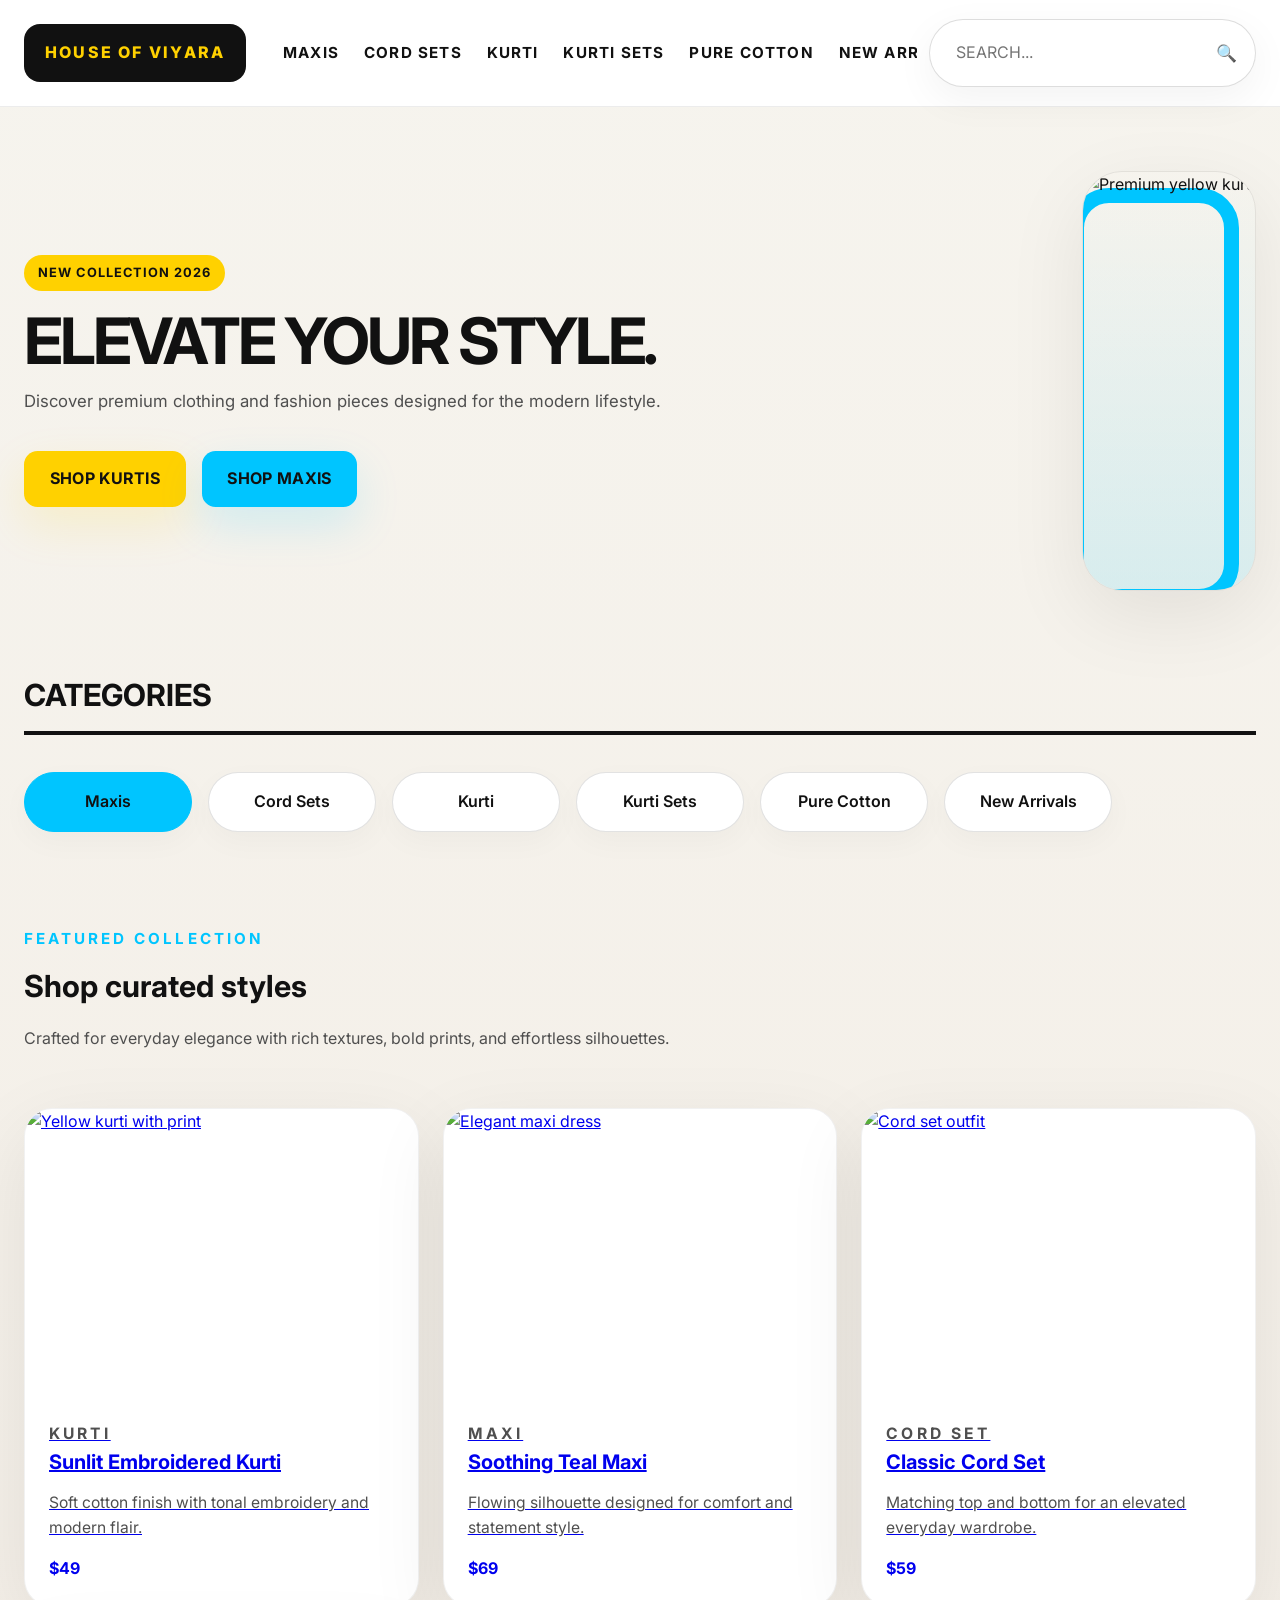
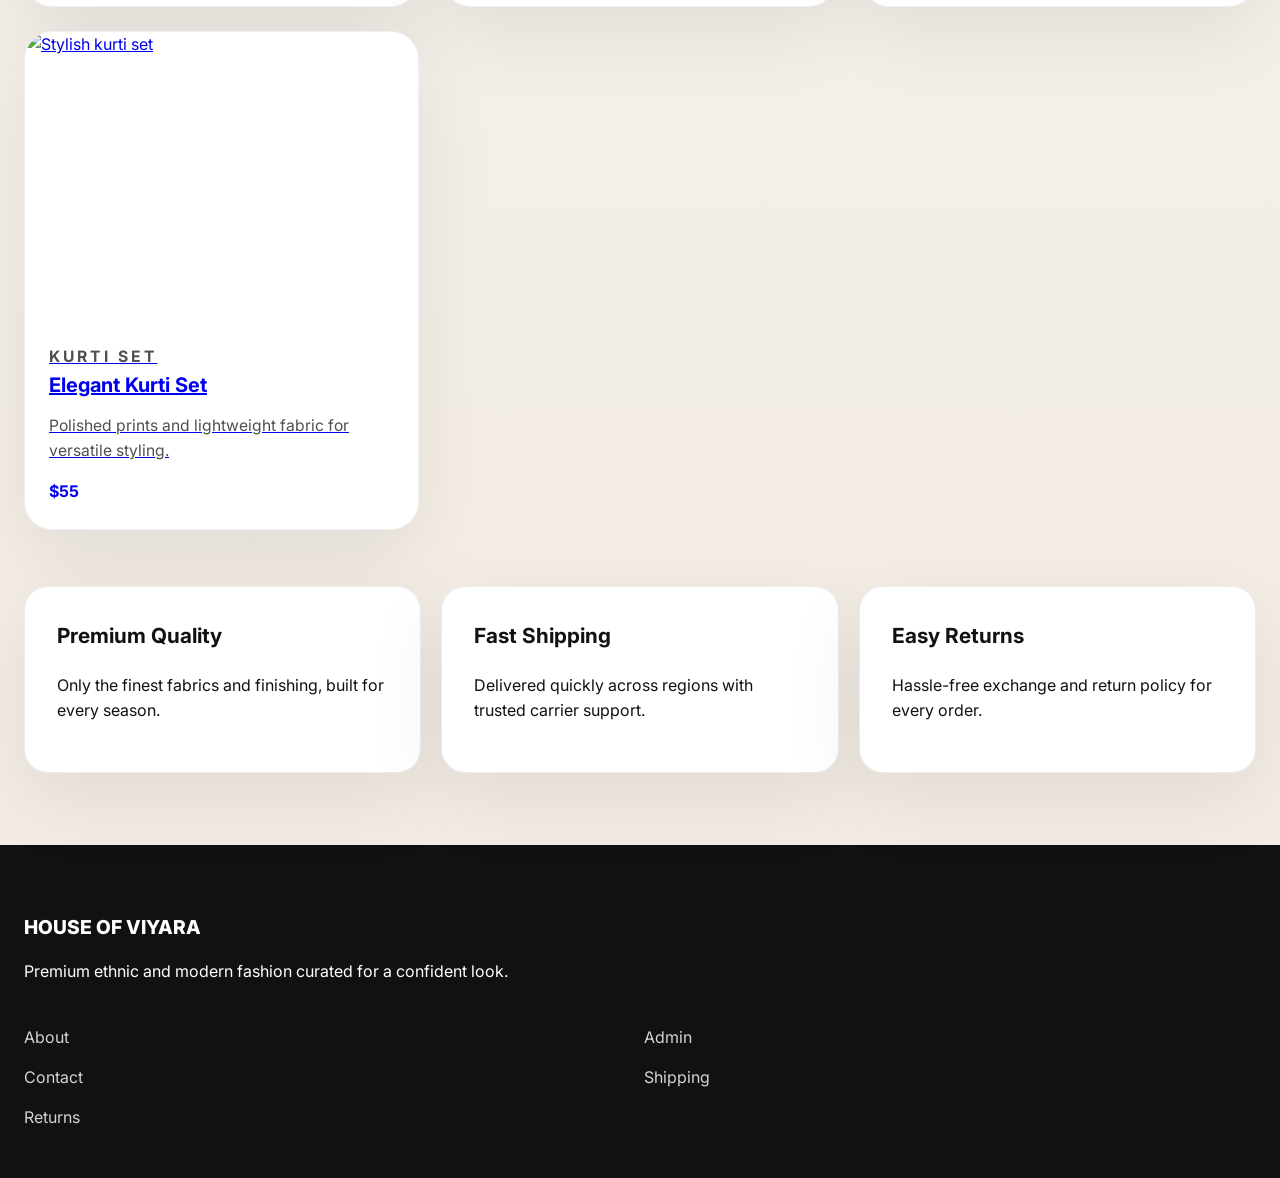
==== index.html @ 38f11644 "Initial commit for House of Viyara static catalogue site" ====
<!DOCTYPE html>
<html lang="en">
<head>
  <meta charset="UTF-8" />
  <meta name="viewport" content="width=device-width, initial-scale=1.0" />
  <title>House Of Viyara | Premium Clothing</title>
  <link rel="preconnect" href="https://fonts.googleapis.com" />
  <link rel="preconnect" href="https://fonts.gstatic.com" crossorigin />
  <link href="https://fonts.googleapis.com/css2?family=Inter:wght@400;500;600;700;800;900&display=swap" rel="stylesheet" />
  <link rel="stylesheet" href="styles.css" />
</head>
<body>
  <header class="site-header">
    <div class="container header-inner">
      <a href="index.html" class="logo">HOUSE OF VIYARA</a>
      <button class="nav-toggle" aria-label="Toggle navigation">
        <span></span>
        <span></span>
        <span></span>
      </button>
      <div class="nav-group">
        <nav class="main-nav" aria-label="Primary navigation">
          <a href="maxis.html">MAXIS</a>
          <a href="cordsets.html">CORD SETS</a>
          <a href="kurti.html">KURTI</a>
          <a href="kurti-sets.html">KURTI SETS</a>
          <a href="pure-cotton.html">PURE COTTON</a>
          <a href="new-arrivals.html">NEW ARRIVALS</a>
        </nav>
        <form class="search-box" action="#" role="search">
          <input type="search" placeholder="SEARCH..." aria-label="Search products" />
          <button type="submit" aria-label="Search">🔍</button>
        </form>
      </div>
    </div>
  </header>

  <main>
    <section class="hero">
      <div class="container hero-grid">
        <div class="hero-content">
          <span class="eyebrow">NEW COLLECTION 2026</span>
          <h1>ELEVATE YOUR STYLE.</h1>
          <p>Discover premium clothing and fashion pieces designed for the modern lifestyle.</p>
          <div class="hero-actions">
            <a href="#kurti" class="btn btn-primary">SHOP KURTIS</a>
            <a href="#maxis" class="btn btn-secondary">SHOP MAXIS</a>
          </div>
        </div>
        <div class="hero-media">
          <div class="hero-card">
            <img src="https://images.unsplash.com/photo-1521334884684-d80222895322?auto=format&fit=crop&w=900&q=80" alt="Premium yellow kurti" />
          </div>
        </div>
      </div>
    </section>

    <section class="categories" id="categories">
      <div class="container section-head">
        <h2>CATEGORIES</h2>
        <div class="category-list">
          <a href="maxis.html" class="category-pill active">Maxis</a>
          <a href="cordsets.html" class="category-pill">Cord Sets</a>
          <a href="kurti.html" class="category-pill">Kurti</a>
          <a href="kurti-sets.html" class="category-pill">Kurti Sets</a>
          <a href="pure-cotton.html" class="category-pill">Pure Cotton</a>
          <a href="new-arrivals.html" class="category-pill">New Arrivals</a>
        </div>
      </div>
    </section>

    <section class="product-collections" id="maxis">
      <div class="container section-head">
        <div>
          <p class="section-label">Featured Collection</p>
          <h2>Shop curated styles</h2>
          <p class="section-copy">Crafted for everyday elegance with rich textures, bold prints, and effortless silhouettes.</p>
        </div>
      </div>
      <div class="container product-grid">
        <a href="product-sunlit-embroidered-kurti.html" class="product-card">
          <img src="https://images.unsplash.com/photo-1512436991641-6745cdb1723f?auto=format&fit=crop&w=700&q=80" alt="Yellow kurti with print" />
          <div class="product-info">
            <p class="product-category">KURTI</p>
            <h3>Sunlit Embroidered Kurti</h3>
            <p>Soft cotton finish with tonal embroidery and modern flair.</p>
            <span class="price">$49</span>
          </div>
        </a>
        <a href="product-soothing-teal-maxi.html" class="product-card">
          <img src="https://images.unsplash.com/photo-1520975913794-5f57b9d6d1c4?auto=format&fit=crop&w=700&q=80" alt="Elegant maxi dress" />
          <div class="product-info">
            <p class="product-category">MAXI</p>
            <h3>Soothing Teal Maxi</h3>
            <p>Flowing silhouette designed for comfort and statement style.</p>
            <span class="price">$69</span>
          </div>
        </a>
        <a href="product-classic-cord-set.html" class="product-card">
          <img src="https://images.unsplash.com/photo-1475187782752-6f6b1b74a63f?auto=format&fit=crop&w=700&q=80" alt="Cord set outfit" />
          <div class="product-info">
            <p class="product-category">CORD SET</p>
            <h3>Classic Cord Set</h3>
            <p>Matching top and bottom for an elevated everyday wardrobe.</p>
            <span class="price">$59</span>
          </div>
        </a>
        <a href="product-elegant-kurti-set.html" class="product-card">
          <img src="https://images.unsplash.com/photo-1533077167119-4a83a568f0e9?auto=format&fit=crop&w=700&q=80" alt="Stylish kurti set" />
          <div class="product-info">
            <p class="product-category">KURTI SET</p>
            <h3>Elegant Kurti Set</h3>
            <p>Polished prints and lightweight fabric for versatile styling.</p>
            <span class="price">$55</span>
          </div>
        </a>
      </div>
    </section>

    <section class="features">
      <div class="container features-grid">
        <div class="feature-block">
          <h3>Premium Quality</h3>
          <p>Only the finest fabrics and finishing, built for every season.</p>
        </div>
        <div class="feature-block">
          <h3>Fast Shipping</h3>
          <p>Delivered quickly across regions with trusted carrier support.</p>
        </div>
        <div class="feature-block">
          <h3>Easy Returns</h3>
          <p>Hassle-free exchange and return policy for every order.</p>
        </div>
      </div>
    </section>
  </main>

  <footer class="site-footer">
    <div class="container footer-grid">
      <div>
        <p class="footer-logo">HOUSE OF VIYARA</p>
        <p>Premium ethnic and modern fashion curated for a confident look.</p>
      </div>
      <div class="footer-links">
        <a href="#">About</a>        <a href="admin.html">Admin</a>        <a href="#">Contact</a>
        <a href="#">Shipping</a>
        <a href="#">Returns</a>
      </div>
    </div>
  </footer>
  <script src="script.js"></script>
</body>
</html>
---- styles.css ----
:root {
  color-scheme: light;
  --bg: #f6f5f1;
  --surface: #ffffff;
  --text: #111111;
  --muted: #4f4f4f;
  --accent: #00c5ff;
  --brand: #ffd100;
  --border: #e1dfdb;
  --shadow: 0 24px 80px rgba(17, 17, 17, 0.08);
}

* {
  box-sizing: border-box;
}

html {
  scroll-behavior: smooth;
}

body {
  margin: 0;
  font-family: 'Inter', sans-serif;
  background: linear-gradient(180deg, #f6f4ee 0%, #f2ebe3 100%);
  color: var(--text);
  line-height: 1.6;
}

img {
  max-width: 100%;
  display: block;
}

button,
input,
na {
  font: inherit;
}

.container {
  width: 100%;
  max-width: 1440px;
  margin: 0 auto;
  padding: 0 1.5rem;
}

.site-header {
  position: sticky;
  top: 0;
  z-index: 20;
  background: #fff;
  backdrop-filter: blur(24px);
  border-bottom: 1px solid rgba(17, 17, 17, 0.08);
}

.header-inner {
  display: flex;
  align-items: center;
  justify-content: space-between;
  gap: 1.6rem;
  padding: 1.3rem 0;
}

.logo {
  display: inline-flex;
  align-items: center;
  justify-content: center;
  min-width: 12rem;
  padding: 1rem 1.3rem;
  background: #111;
  color: var(--brand);
  text-decoration: none;
  font-weight: 800;
  letter-spacing: 0.14em;
  text-transform: uppercase;
  border-radius: 1rem;
}

.nav-toggle {
  display: inline-flex;
  flex-direction: column;
  justify-content: space-between;
  width: 2rem;
  height: 1.4rem;
  background: transparent;
  border: none;
  cursor: pointer;
}

.nav-toggle span {
  height: 3px;
  border-radius: 999px;
  background: var(--text);
}

.nav-group {
  display: flex;
  align-items: center;
  justify-content: space-between;
  gap: 0.75rem;
  flex: 1 1 0;
  min-width: 0;
}

.main-nav {
  display: flex;
  flex: 1 1 0;
  gap: 0.95rem;
  flex-wrap: nowrap;
  justify-content: flex-start;
  align-items: center;
  min-width: 0;
  overflow-x: auto;
}

.main-nav a {
  text-decoration: none;
  color: var(--text);
  font-weight: 700;
  font-size: 0.95rem;
  letter-spacing: 0.08em;
  padding: 0.35rem 0.3rem;
  transition: color 0.2s ease;
  white-space: nowrap;
}

.main-nav a:hover {
  color: var(--accent);
}

.search-box {
  display: inline-flex;
  align-items: center;
  gap: 0.5rem;
  background: #fff;
  border: 1px solid rgba(17, 17, 17, 0.14);
  border-radius: 999px;
  padding: 0.45rem 0.75rem;
  box-shadow: 0 12px 40px rgba(17, 17, 17, 0.05);
  flex: 0 0 auto;
}

.search-box input {
  border: none;
  outline: none;
  min-width: 12rem;
  max-width: 260px;
  padding: 0.8rem 0.9rem;
  background: transparent;
}

.search-box button {
  border: none;
  background: transparent;
  font-size: 1.05rem;
  cursor: pointer;
}


.hero {
  padding: 3.5rem 0 2rem;
}

.hero-grid {
  display: grid;
  gap: 2.5rem;
  align-items: center;
}

.eyebrow {
  display: inline-flex;
  align-items: center;
  gap: 0.6rem;
  padding: 0.5rem 0.9rem;
  background: var(--brand);
  color: #111;
  font-size: 0.8rem;
  font-weight: 700;
  letter-spacing: 0.08em;
  border-radius: 999px;
  text-transform: uppercase;
}

.hero h1 {
  margin: 1.2rem 0 1rem;
  font-size: clamp(3rem, 5vw, 5rem);
  line-height: 0.95;
  letter-spacing: -0.05em;
}

.hero p {
  max-width: 42rem;
  color: var(--muted);
  font-size: 1.05rem;
}

.hero-actions {
  display: flex;
  flex-wrap: wrap;
  gap: 1rem;
  margin-top: 2.25rem;
}

.btn {
  display: inline-flex;
  align-items: center;
  justify-content: center;
  min-height: 3.5rem;
  padding: 0 1.6rem;
  border-radius: 0.85rem;
  text-decoration: none;
  font-weight: 700;
  letter-spacing: 0.02em;
  transition: transform 0.2s ease, box-shadow 0.2s ease;
}

.btn:hover {
  transform: translateY(-1px);
}

.btn-primary {
  background: var(--brand);
  color: #111;
  box-shadow: 0 18px 45px rgba(255, 209, 0, 0.15);
}

.btn-secondary {
  background: var(--accent);
  color: #111;
  box-shadow: 0 18px 45px rgba(0, 197, 255, 0.15);
}


.hero-media {
  position: relative;
  display: flex;
  justify-content: flex-end;
}

.hero-card {
  position: relative;
  overflow: hidden;
  border-radius: 2.5rem;
  box-shadow: var(--shadow);
  border: 1px solid rgba(0, 0, 0, 0.08);
  min-height: 420px;
}

.hero-card::before {
  content: '';
  position: absolute;
  inset: 1rem 1rem auto auto;
  width: calc(100% - 2rem);
  height: calc(100% - 2rem);
  border: 0.95rem solid var(--accent);
  border-radius: 2.5rem;
  z-index: -1;
}

.hero-card::after {
  content: '';
  position: absolute;
  inset: 0;
  background: linear-gradient(180deg, transparent 0%, rgba(0, 197, 255, 0.12) 100%);
}

.categories {
  padding: 3rem 0 0;
}

.section-head {
  display: flex;
  flex-direction: column;
  gap: 1.6rem;
  margin-bottom: 2.5rem;
}

.categories h2,
.section-head h2 {
  font-size: clamp(1.9rem, 2.2vw, 3rem);
  margin: 0;
}

.categories h2 {
  margin-bottom: 0.75rem;
  padding-bottom: 0.7rem;
  border-bottom: 4px solid #111;
  display: inline-flex;
}

.category-list {
  display: flex;
  flex-wrap: wrap;
  gap: 1rem;
}

.category-pill {
  display: inline-flex;
  min-width: 10.5rem;
  align-items: center;
  justify-content: center;
  padding: 1rem 1.4rem;
  border-radius: 999px;
  text-decoration: none;
  color: var(--text);
  background: #fff;
  border: 1px solid rgba(17, 17, 17, 0.12);
  font-weight: 600;
  box-shadow: 0 10px 30px rgba(17, 17, 17, 0.03);
}

.category-pill.active {
  background: var(--accent);
  border-color: var(--accent);
  color: #111;
}

.product-collections {
  padding: 2.5rem 0 0;
}

.section-label {
  color: var(--accent);
  font-size: 0.95rem;
  text-transform: uppercase;
  letter-spacing: 0.2em;
  font-weight: 700;
  margin-bottom: 0.65rem;
}

.section-copy {
  max-width: 42rem;
  color: var(--muted);
}

.product-grid {
  display: grid;
  gap: 1.5rem;
  grid-template-columns: repeat(2, minmax(0, 1fr));
}

.product-card {
  background: #fff;
  border-radius: 1.75rem;
  overflow: hidden;
  box-shadow: var(--shadow);
  border: 1px solid rgba(17, 17, 17, 0.06);
}

.product-card img {
  width: 100%;
  height: 18rem;
  object-fit: cover;
}

.product-info {
  padding: 1.5rem;
}

.product-category {
  text-transform: uppercase;
  letter-spacing: 0.2em;
  font-size: 0.75rem;
  color: var(--accent);
  font-weight: 700;
  margin-bottom: 0.75rem;
}

.product-info h3 {
  margin: 0 0 0.75rem;
  font-size: 1.25rem;
}

.product-info p {
  margin: 0;
  color: var(--muted);
  font-size: 0.98rem;
}

.price {
  display: inline-flex;
  margin-top: 1rem;
  font-weight: 700;
}

.features {
  padding: 3.5rem 0 4.5rem;
}

.features-grid {
  display: grid;
  gap: 1.25rem;
}

.feature-block {
  background: #fff;
  border-radius: 1.5rem;
  padding: 2rem;
  border: 1px solid rgba(17, 17, 17, 0.08);
  box-shadow: var(--shadow);
}

.feature-block h3 {
  margin-top: 0;
  font-size: 1.3rem;
}

.site-footer {
  background: #111;
  color: #fff;
  padding: 3rem 0;
}

.admin-page {
  padding: 2.5rem 0 4rem;
}

.admin-hero {
  padding-bottom: 2rem;
}

.admin-hero-grid {
  display: grid;
  gap: 1.5rem;
}

.admin-help-card {
  background: #fff;
  border-radius: 1.75rem;
  border: 1px solid rgba(17, 17, 17, 0.1);
  box-shadow: var(--shadow);
  padding: 1.75rem;
}

.admin-help-card h2 {
  margin-top: 0;
}

.admin-panel {
  padding: 2rem 0;
}

.admin-form-card {
  background: #fff;
  border-radius: 1.75rem;
  border: 1px solid rgba(17, 17, 17, 0.1);
  box-shadow: var(--shadow);
  padding: 2rem;
}

.admin-grid {
  display: grid;
  gap: 1.25rem;
  grid-template-columns: repeat(2, minmax(0, 1fr));
}

.field-group {
  display: flex;
  flex-direction: column;
  gap: 0.6rem;
}

.field-group.full-width {
  grid-column: 1 / -1;
}

.field-group label {
  font-weight: 600;
}

.field-group input,
.field-group select,
.field-group textarea {
  width: 100%;
  border: 1px solid rgba(17, 17, 17, 0.12);
  border-radius: 1rem;
  padding: 0.95rem 1rem;
  font-size: 1rem;
}

.field-group textarea {
  resize: vertical;
}

.field-check {
  align-items: center;
  justify-content: flex-start;
}

.form-actions {
  display: flex;
  flex-wrap: wrap;
  gap: 1rem;
  margin-top: 1.5rem;
}

.form-message {
  margin-top: 1rem;
  color: #0f766e;
  font-weight: 600;
}

.product-preview-grid {
  display: grid;
  gap: 1.5rem;
  grid-template-columns: repeat(3, minmax(0, 1fr));
}

.preview-card {
  transition: transform 0.2s ease;
}

.preview-card:hover {
  transform: translateY(-4px);
}

.empty-state {
  color: var(--muted);
  font-size: 1rem;
}

@media (max-width: 900px) {
  .admin-grid {
    grid-template-columns: 1fr;
  }

  .product-preview-grid {
    grid-template-columns: 1fr;
  }
}


.footer-grid {
  display: grid;
  gap: 1.5rem;
}

.footer-logo {
  font-weight: 800;
  font-size: 1.2rem;
  margin-bottom: 0.75rem;
}

.footer-links {
  display: grid;
  grid-template-columns: repeat(2, auto);
  gap: 0.9rem;
}

.footer-links a {
  color: #fff;
  text-decoration: none;
  opacity: 0.82;
}

@media (min-width: 760px) {
  .hero-grid {
    grid-template-columns: minmax(0, 1.25fr) minmax(0, 1fr);
    align-items: center;
  }

  .product-grid {
    grid-template-columns: repeat(2, minmax(0, 1fr));
  }

  .features-grid {
    grid-template-columns: repeat(3, minmax(0, 1fr));
  }
}

@media (min-width: 1024px) {
  .header-inner {
    gap: 2rem;
    padding: 1.2rem 1.5rem;
  }

  .main-nav {
    display: flex;
  }

  .nav-toggle {
    display: none;
  }

  .product-grid {
    grid-template-columns: repeat(3, minmax(0, 1fr));
  }

  .hero {
    padding-top: 4rem;
  }
}

@media (max-width: 759px) {
  .main-nav {
    position: absolute;
    inset: 4.9rem 1rem auto auto;
    display: none;
    flex-direction: column;
    width: calc(100% - 2rem);
    padding: 1.1rem;
    background: rgba(255, 255, 255, 0.98);
    border-radius: 1rem;
    box-shadow: var(--shadow);
  }

  .main-nav.open {
    display: flex;
  }

  .header-inner {
    align-items: center;
  }

  .main-nav a {
    padding: 0.8rem 0;
    border-bottom: 1px solid rgba(17, 17, 17, 0.08);
  }
}
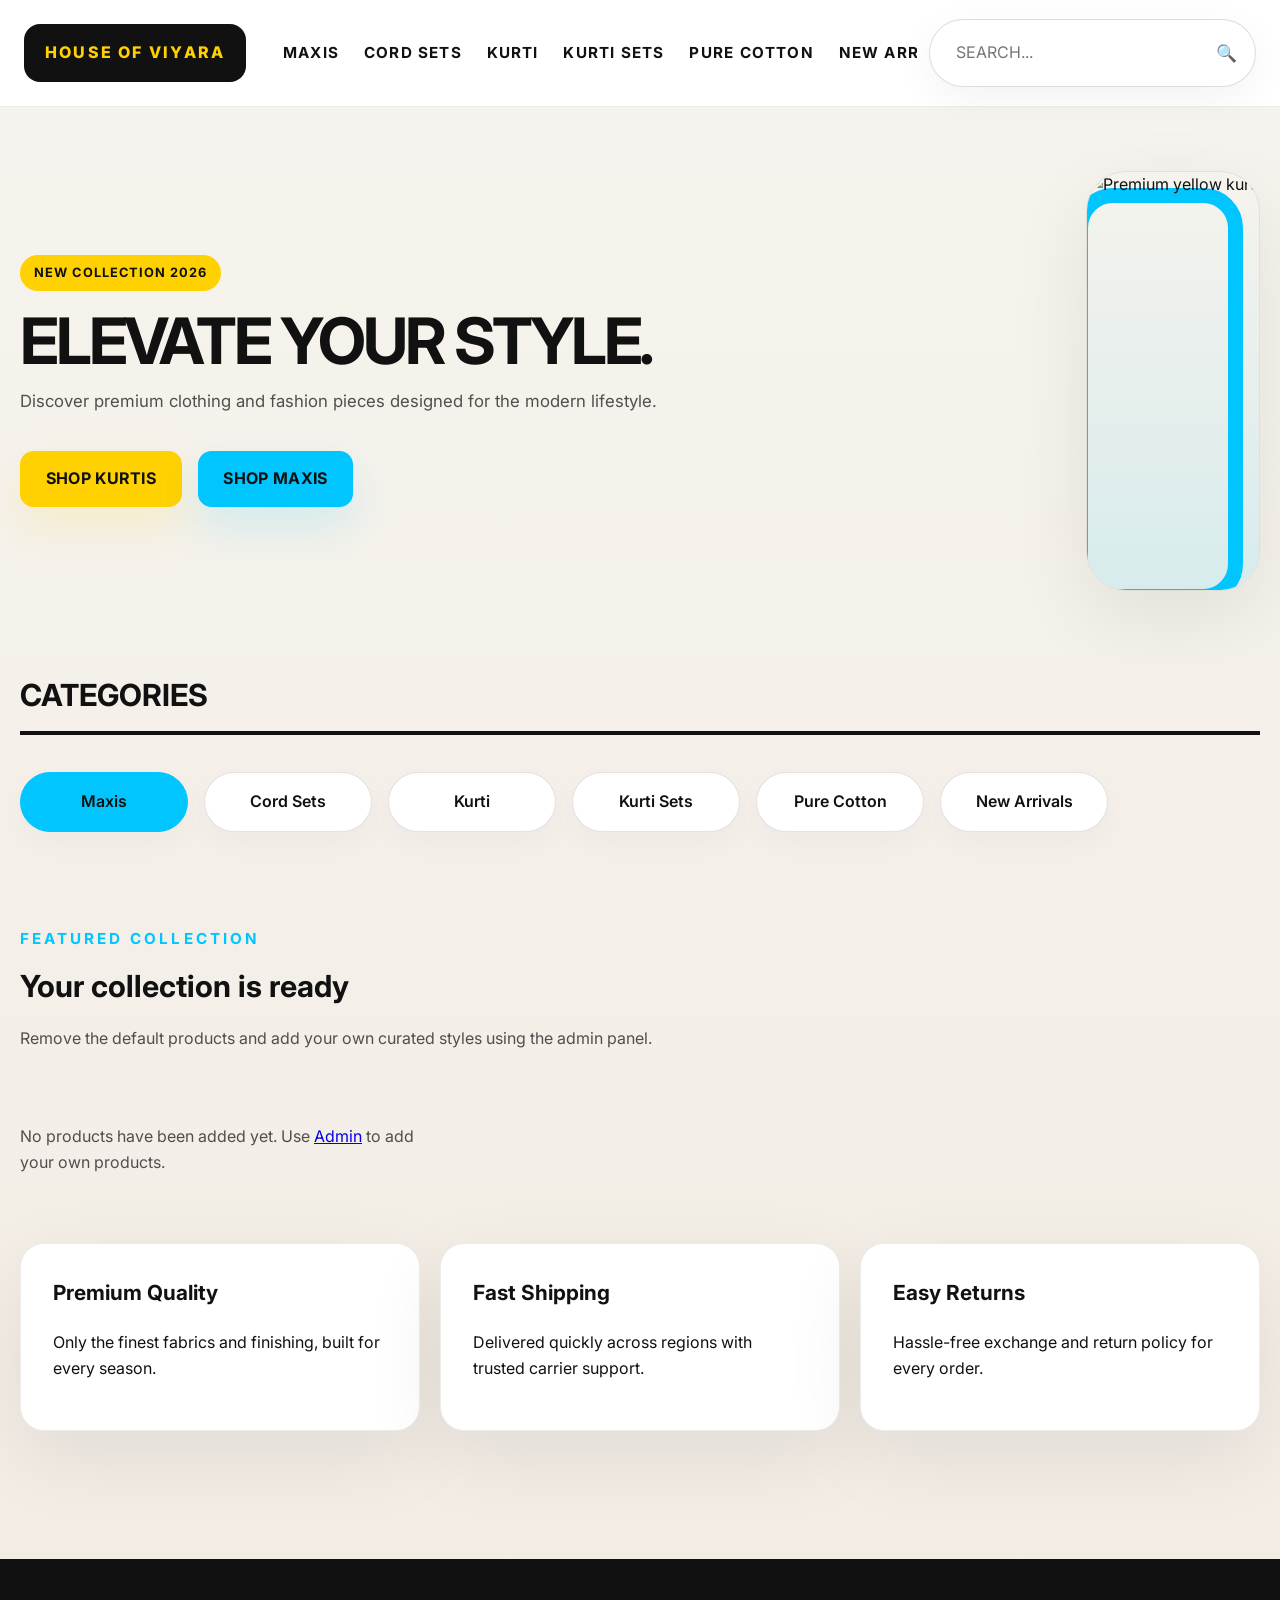
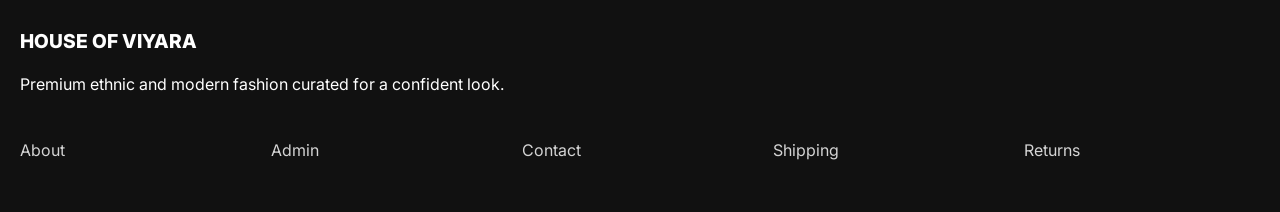
==== commit d0cd4565: "Refactor styles for improved layout and spacing in main sections and footer" ====
--- a/index.html
+++ b/index.html
@@ -73,47 +73,12 @@
       <div class="container section-head">
         <div>
           <p class="section-label">Featured Collection</p>
-          <h2>Shop curated styles</h2>
-          <p class="section-copy">Crafted for everyday elegance with rich textures, bold prints, and effortless silhouettes.</p>
+          <h2>Your collection is ready</h2>
+          <p class="section-copy">Remove the default products and add your own curated styles using the admin panel.</p>
         </div>
       </div>
-      <div class="container product-grid">
-        <a href="product-sunlit-embroidered-kurti.html" class="product-card">
-          <img src="https://images.unsplash.com/photo-1512436991641-6745cdb1723f?auto=format&fit=crop&w=700&q=80" alt="Yellow kurti with print" />
-          <div class="product-info">
-            <p class="product-category">KURTI</p>
-            <h3>Sunlit Embroidered Kurti</h3>
-            <p>Soft cotton finish with tonal embroidery and modern flair.</p>
-            <span class="price">$49</span>
-          </div>
-        </a>
-        <a href="product-soothing-teal-maxi.html" class="product-card">
-          <img src="https://images.unsplash.com/photo-1520975913794-5f57b9d6d1c4?auto=format&fit=crop&w=700&q=80" alt="Elegant maxi dress" />
-          <div class="product-info">
-            <p class="product-category">MAXI</p>
-            <h3>Soothing Teal Maxi</h3>
-            <p>Flowing silhouette designed for comfort and statement style.</p>
-            <span class="price">$69</span>
-          </div>
-        </a>
-        <a href="product-classic-cord-set.html" class="product-card">
-          <img src="https://images.unsplash.com/photo-1475187782752-6f6b1b74a63f?auto=format&fit=crop&w=700&q=80" alt="Cord set outfit" />
-          <div class="product-info">
-            <p class="product-category">CORD SET</p>
-            <h3>Classic Cord Set</h3>
-            <p>Matching top and bottom for an elevated everyday wardrobe.</p>
-            <span class="price">$59</span>
-          </div>
-        </a>
-        <a href="product-elegant-kurti-set.html" class="product-card">
-          <img src="https://images.unsplash.com/photo-1533077167119-4a83a568f0e9?auto=format&fit=crop&w=700&q=80" alt="Stylish kurti set" />
-          <div class="product-info">
-            <p class="product-category">KURTI SET</p>
-            <h3>Elegant Kurti Set</h3>
-            <p>Polished prints and lightweight fabric for versatile styling.</p>
-            <span class="price">$55</span>
-          </div>
-        </a>
+      <div class="container product-grid empty-state">
+        <p>No products have been added yet. Use <a href="admin.html">Admin</a> to add your own products.</p>
       </div>
     </section>
 
--- a/styles.css
+++ b/styles.css
@@ -41,7 +41,15 @@
   width: 100%;
   max-width: 1440px;
   margin: 0 auto;
-  padding: 0 1.5rem;
+  padding: 0 1.25rem;
+}
+
+main {
+  padding-bottom: 4rem;
+}
+
+main > section {
+  padding: 3rem 0;
 }
 
 .site-header {
@@ -336,7 +344,8 @@
 .product-grid {
   display: grid;
   gap: 1.5rem;
-  grid-template-columns: repeat(2, minmax(0, 1fr));
+  grid-template-columns: 1fr;
+  align-items: stretch;
 }
 
 .product-card {
@@ -345,6 +354,8 @@
   overflow: hidden;
   box-shadow: var(--shadow);
   border: 1px solid rgba(17, 17, 17, 0.06);
+  display: flex;
+  flex-direction: column;
 }
 
 .product-card img {
@@ -354,7 +365,12 @@
 }
 
 .product-info {
-  padding: 1.5rem;
+  padding: 1.75rem;
+  display: flex;
+  flex-direction: column;
+  gap: 1rem;
+  justify-content: space-between;
+  min-height: 220px;
 }
 
 .product-category {
@@ -384,7 +400,7 @@
 }
 
 .features {
-  padding: 3.5rem 0 4.5rem;
+  padding: 3.25rem 0 4rem;
 }
 
 .features-grid {
@@ -398,6 +414,7 @@
   padding: 2rem;
   border: 1px solid rgba(17, 17, 17, 0.08);
   box-shadow: var(--shadow);
+  min-height: 100%;
 }
 
 .feature-block h3 {
@@ -533,6 +550,7 @@
 .footer-grid {
   display: grid;
   gap: 1.5rem;
+  align-items: start;
 }
 
 .footer-logo {
@@ -543,7 +561,7 @@
 
 .footer-links {
   display: grid;
-  grid-template-columns: repeat(2, auto);
+  grid-template-columns: repeat(auto-fit, minmax(8rem, 1fr));
   gap: 0.9rem;
 }
 
@@ -551,6 +569,12 @@
   color: #fff;
   text-decoration: none;
   opacity: 0.82;
+  transition: opacity 0.2s ease, color 0.2s ease;
+}
+
+.footer-links a:hover {
+  opacity: 1;
+  color: var(--brand);
 }
 
 @media (min-width: 760px) {
@@ -592,6 +616,21 @@
 }
 
 @media (max-width: 759px) {
+  .hero-grid,
+  .admin-hero-grid,
+  .features-grid,
+  .product-preview-grid,
+  .footer-grid {
+    gap: 1.25rem;
+  }
+
+  .hero-actions,
+  .category-list,
+  .form-actions {
+    flex-direction: column;
+    align-items: stretch;
+  }
+
   .main-nav {
     position: absolute;
     inset: 4.9rem 1rem auto auto;
